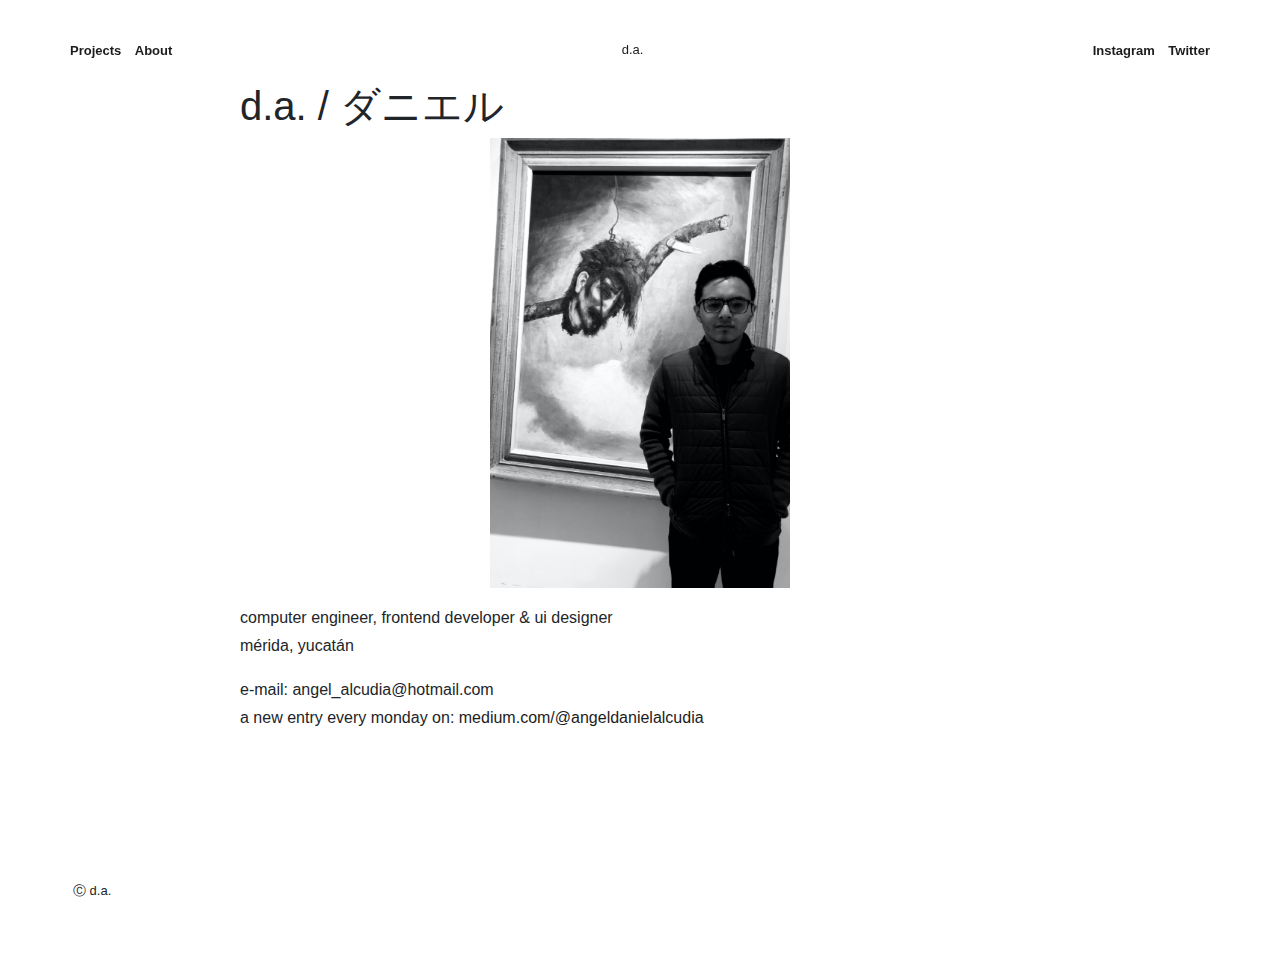
==== html/about.html @ 5593b7a4 "bootstrap bug fixed" ====
<!DOCTYPE html>
<html lang="en">
  <head>
    <meta charset="UTF-8" />
    <meta name="viewport" content="width=device-width, initial-scale=1.0" />
    <link
      rel="stylesheet"
      href="https://maxcdn.bootstrapcdn.com/bootstrap/4.0.0/css/bootstrap.min.css"
      integrity="sha384-Gn5384xqQ1aoWXA+058RXPxPg6fy4IWvTNh0E263XmFcJlSAwiGgFAW/dAiS6JXm"
      crossorigin="anonymous"
    />
    <link rel="stylesheet" href="../css/header.css" />
    <link rel="stylesheet" href="../css/footer.css" />
    <link rel="stylesheet" href="../css/about.css" />
    <title>d.a. | daniel alcudia</title>
  </head>
  <body>
    <header class="header">
      <div>
        <a class="header-item header-projects" href="../index.html">Projects</a>
        <a class="header-item" href="about.html">About</a>
      </div>
      <a class="header-title" href="../index.html">d.a.</a>
      <div>
        <a
          class="header-item header-ig"
          href="https://www.instagram.com/dnalcudia/"
          >Instagram</a
        >
        <a class="header-item" href="https://twitter.com/dnalcudia">Twitter</a>
      </div>
    </header>
    <div class="about">
      <div class="content-default">
        <h1>d.a. / ダニエル</h1>
        <div>
          <img
            src="../img/me.png"
            srcset="../img/me@2x.png 2x, ../img/me@3x.png 3x"
          />
        </div>
        <p>
          computer engineer, frontend developer & ui designer <br />
          mérida, yucatán
        </p>
        <p>
          e-mail: angel_alcudia@hotmail.com <br />
          a new entry every monday on:
          <a href="https://medium.com/@angeldanielalcudia"
            >medium.com/@angeldanielalcudia</a
          >
        </p>
      </div>
    </div>
    <footer>
      <span class="credits">Ⓒ d.a.</span>
    </footer>
  </body>
</html>
---- css/header.css ----
.header {
  font-family: -apple-system, BlinkMacSystemFont, 'Segoe UI', Roboto, Oxygen,
    Ubuntu, Cantarell, 'Open Sans', 'Helvetica Neue', sans-serif;
  display: flex;
  justify-content: space-between;
  align-items: center;
  margin-top: 38px;
  margin-left: 70px;
  margin-right: 70px;
  position: sticky;
  top: 34px;
  z-index: 15;
  color: #1c1c1c;
}
.header-title {
  font-size: 13px;
  color: #1c1c1c;
  text-decoration: none;
}
.header-title:hover {
  text-decoration: none;
  color: #1c1c1c;
}
.header-item {
  width: 48px;
  height: 21px;
  font-size: 13px;
  font-weight: bold;
  font-stretch: normal;
  font-style: normal;
  line-height: 1.24;
  letter-spacing: normal;
  text-align: left;
  color: #1c1c1c;
  text-decoration: none;
}
.header-item:hover {
  text-decoration: none;
  border-bottom: 1px solid #1c1c1c;
  color: #1c1c1c;
}
.header-projects {
  margin-right: 9px;
}
.header-ig {
  margin-right: 9px;
}
---- css/footer.css ----
footer {
  padding-top: 80px;
}
.credits {
  font-family: -apple-system, BlinkMacSystemFont, 'Segoe UI', Roboto, Oxygen,
    Ubuntu, Cantarell, 'Open Sans', 'Helvetica Neue', sans-serif;
  padding: 0px 0px 72px 73px;
  font-size: 13px;
}
---- css/about.css ----
.about {
  padding-top: 20px;
  padding-bottom: 50px;
  font-family: -apple-system, BlinkMacSystemFont, 'Segoe UI', Roboto, Oxygen,
    Ubuntu, Cantarell, 'Open Sans', 'Helvetica Neue', sans-serif;
  width: 800px;
  max-width: 100%;
  margin: 0 auto;
}
.about img {
  display: block;
  max-width: 300px;
  margin: 0 auto 1rem;
}
.about p {
  line-height: 28px;
}
.about a {
  color: #1c1c1c;
  text-decoration: none;
}
.content-default {
  display: block;
}
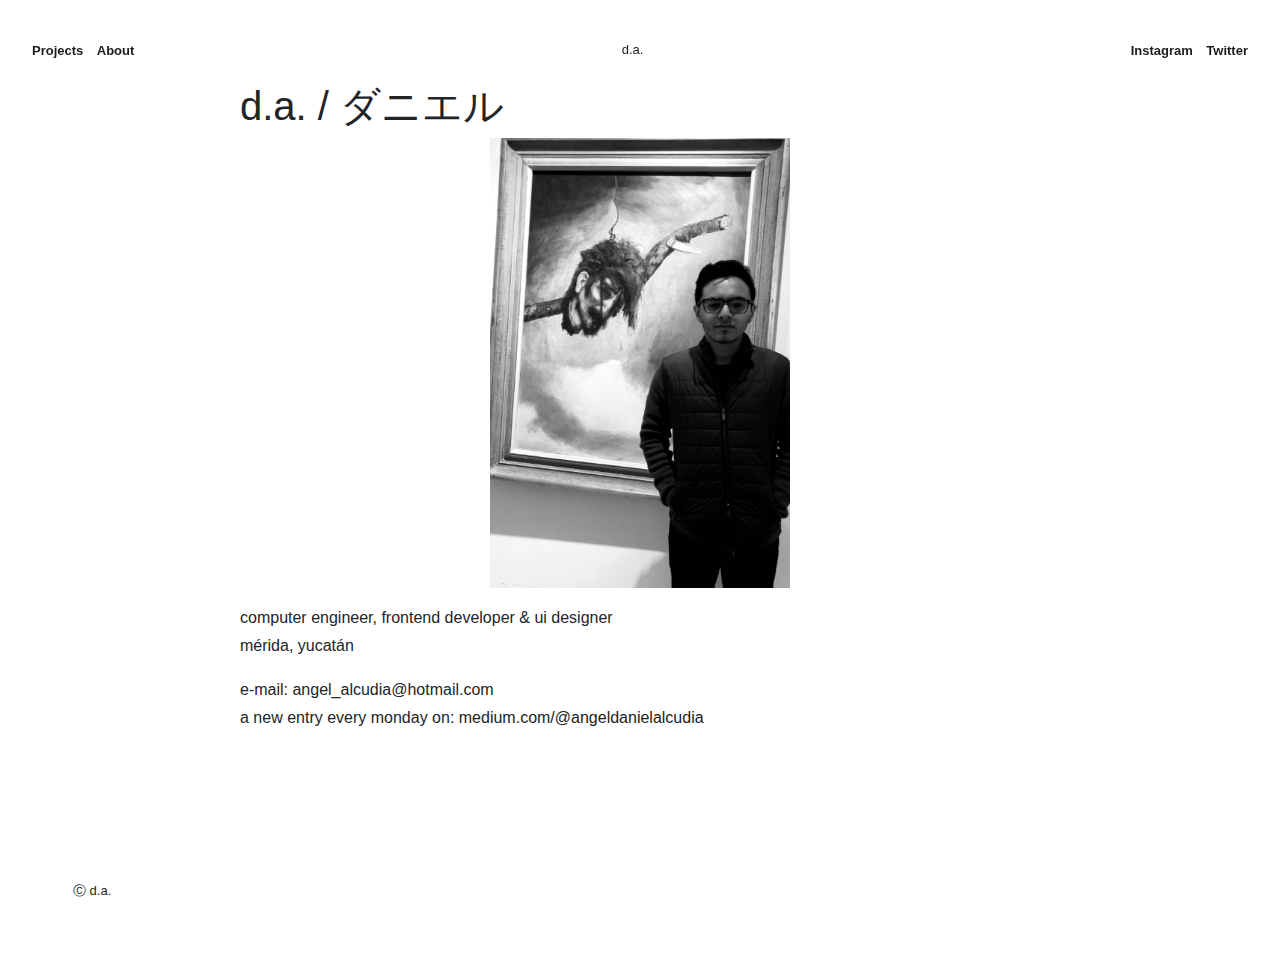
==== commit 758effb9: "news project added" ====
--- a/html/about.html
+++ b/html/about.html
@@ -22,12 +22,12 @@
       </div>
       <a class="header-title" href="../index.html">d.a.</a>
       <div>
-        <a
-          class="header-item header-ig"
-          href="https://www.instagram.com/dnalcudia/"
+        <a class="header-item" href="https://www.instagram.com/dnalcudia/"
           >Instagram</a
         >
-        <a class="header-item" href="https://twitter.com/dnalcudia">Twitter</a>
+        <a class="header-item header-tw" href="https://twitter.com/dnalcudia"
+          >Twitter</a
+        >
       </div>
     </header>
     <div class="about">
--- a/css/header.css
+++ b/css/header.css
@@ -5,10 +5,8 @@
   justify-content: space-between;
   align-items: center;
   margin-top: 38px;
-  margin-left: 70px;
-  margin-right: 70px;
   position: sticky;
-  top: 34px;
+  top: 38px;
   z-index: 15;
   color: #1c1c1c;
 }
@@ -41,7 +39,9 @@
 }
 .header-projects {
   margin-right: 9px;
+  margin-left: 32px;
 }
-.header-ig {
-  margin-right: 9px;
+.header-tw {
+  margin-left: 9px;
+  margin-right: 32px;
 }
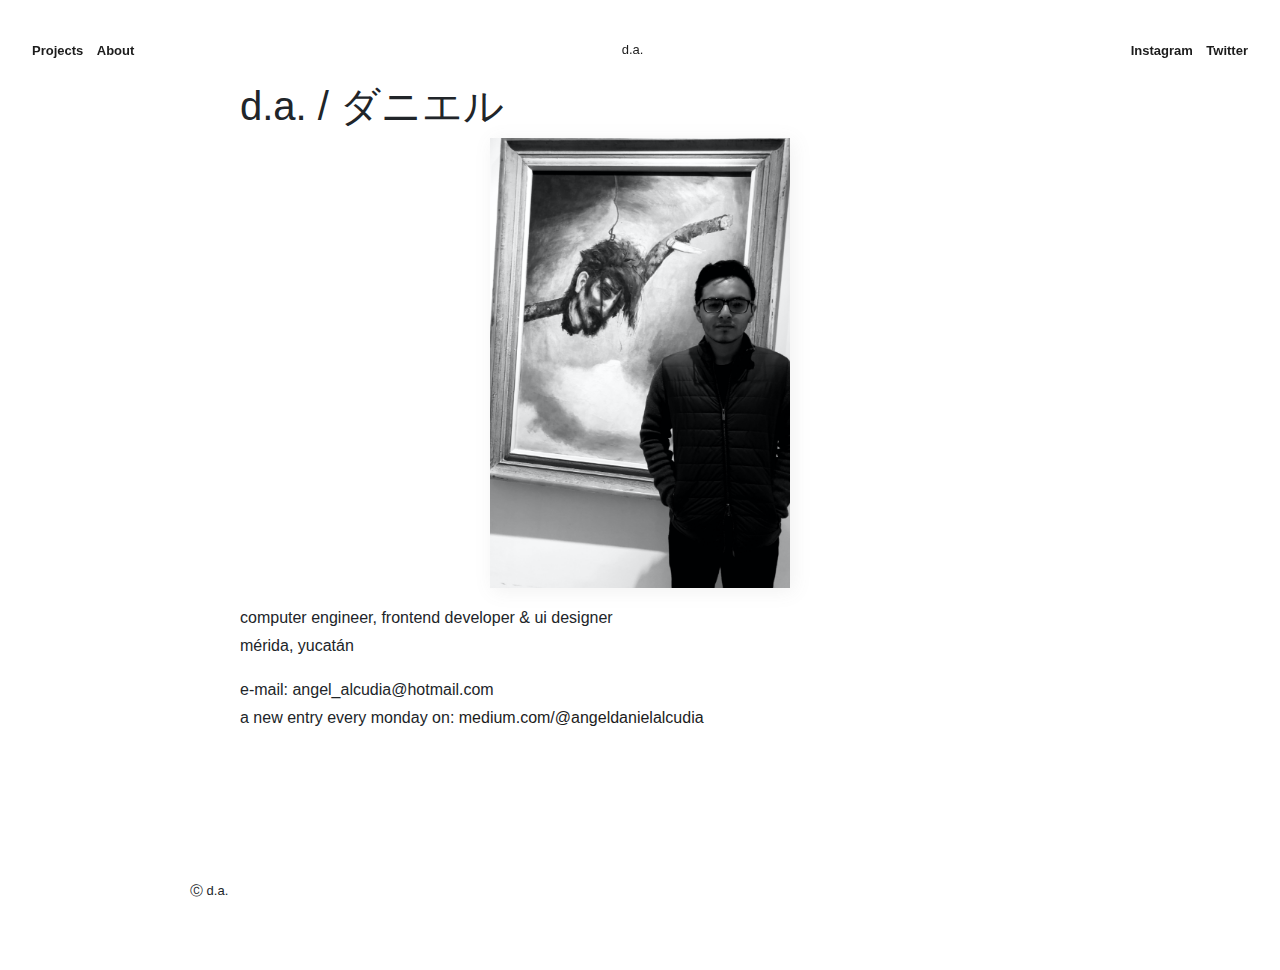
==== commit 5361ddb3: "blog project added" ====
--- a/html/about.html
+++ b/html/about.html
@@ -22,7 +22,9 @@
       </div>
       <a class="header-title" href="../index.html">d.a.</a>
       <div>
-        <a class="header-item" href="https://www.instagram.com/dnalcudia/"
+        <a
+          class="header-item header-ig"
+          href="https://www.instagram.com/dnalcudia/"
           >Instagram</a
         >
         <a class="header-item header-tw" href="https://twitter.com/dnalcudia"
@@ -34,10 +36,12 @@
       <div class="content-default">
         <h1>d.a. / ダニエル</h1>
         <div>
-          <img
-            src="../img/me.png"
-            srcset="../img/me@2x.png 2x, ../img/me@3x.png 3x"
-          />
+          <a href="https://www.instagram.com/p/CCZLQsvD45o/" target="_blank">
+            <img
+              src="../img/me.png"
+              srcset="../img/me@2x.png 2x, ../img/me@3x.png 3x"
+            />
+          </a>
         </div>
         <p>
           computer engineer, frontend developer & ui designer <br />
--- a/css/header.css
+++ b/css/header.css
@@ -45,3 +45,15 @@
   margin-left: 9px;
   margin-right: 32px;
 }
+
+@media (max-width: 380px) {
+  .header {
+    display: inline-block;
+    margin-bottom: 20px;
+  }
+
+  .header-title,
+  .header-ig {
+    margin-left: 32px;
+  }
+}
--- a/css/footer.css
+++ b/css/footer.css
@@ -1,9 +1,11 @@
 footer {
   padding-top: 80px;
+  max-width: 980px;
+  margin: auto;
 }
 .credits {
   font-family: -apple-system, BlinkMacSystemFont, 'Segoe UI', Roboto, Oxygen,
     Ubuntu, Cantarell, 'Open Sans', 'Helvetica Neue', sans-serif;
-  padding: 0px 0px 72px 73px;
+  padding: 0px 0px 72px 40px;
   font-size: 13px;
 }
--- a/css/about.css
+++ b/css/about.css
@@ -11,6 +11,7 @@
   display: block;
   max-width: 300px;
   margin: 0 auto 1rem;
+  box-shadow: 3px 3px 18px 0 rgba(121, 121, 121, 0.1);
 }
 .about p {
   line-height: 28px;
@@ -22,3 +23,10 @@
 .content-default {
   display: block;
 }
+
+@media (max-width: 850px) {
+  .about .content-default p,
+  h1 {
+    text-align: center;
+  }
+}
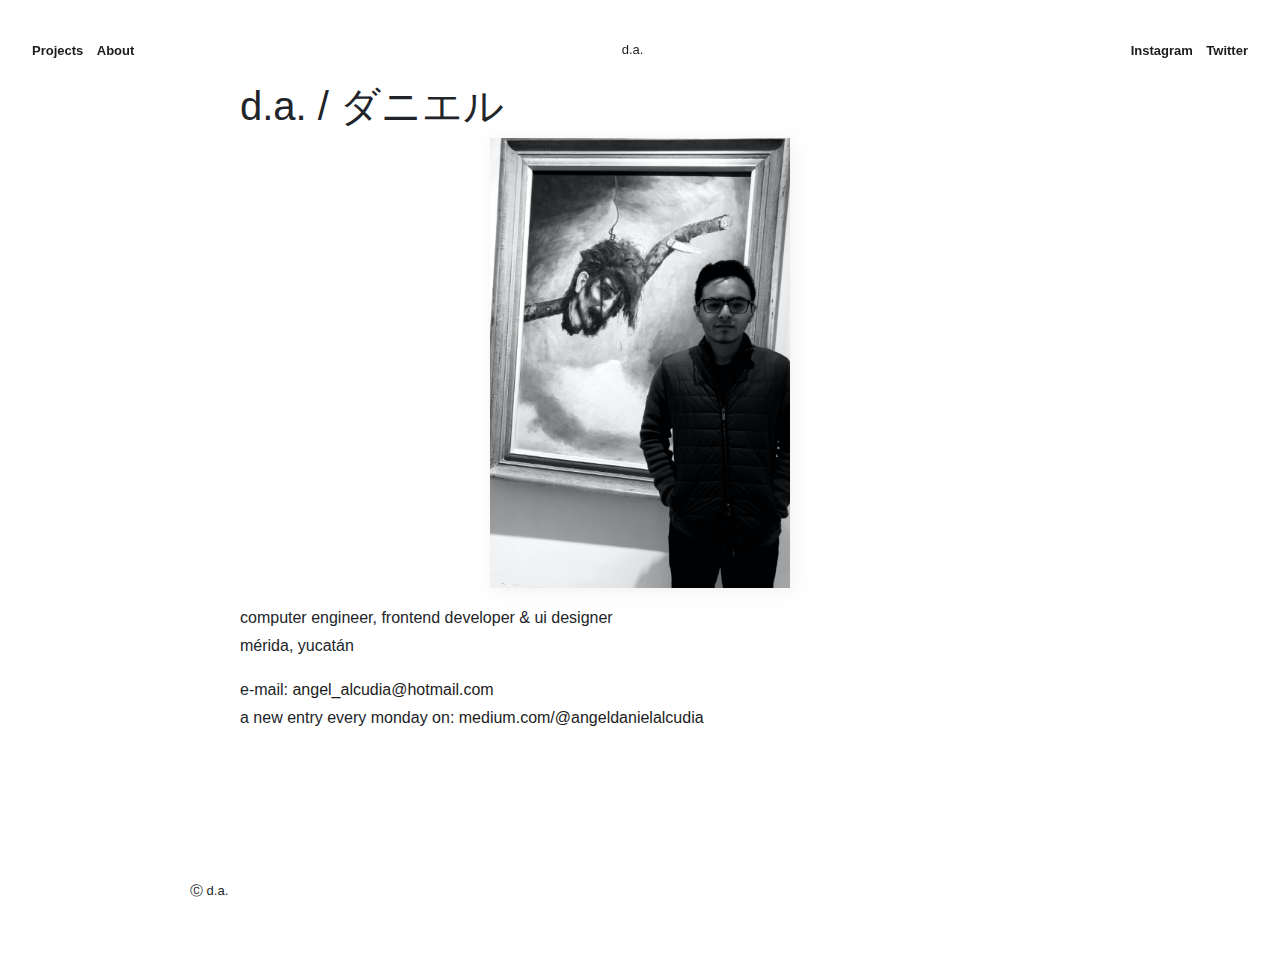
==== commit 9131c2e6: "bugs fixed & sneaker-store page added" ====
--- a/html/about.html
+++ b/html/about.html
@@ -25,9 +25,13 @@
         <a
           class="header-item header-ig"
           href="https://www.instagram.com/dnalcudia/"
+          target="blank"
           >Instagram</a
         >
-        <a class="header-item header-tw" href="https://twitter.com/dnalcudia"
+        <a
+          class="header-item header-tw"
+          href="https://twitter.com/dnalcudia"
+          target="blank"
           >Twitter</a
         >
       </div>
@@ -48,9 +52,13 @@
           mérida, yucatán
         </p>
         <p>
-          e-mail: angel_alcudia@hotmail.com <br />
+          e-mail:
+          <a href="mailto:angel_alcudia@hotmail.com"
+            >angel_alcudia@hotmail.com</a
+          >
+          <br />
           a new entry every monday on:
-          <a href="https://medium.com/@angeldanielalcudia"
+          <a href="https://medium.com/@angeldanielalcudia" target="blank"
             >medium.com/@angeldanielalcudia</a
           >
         </p>
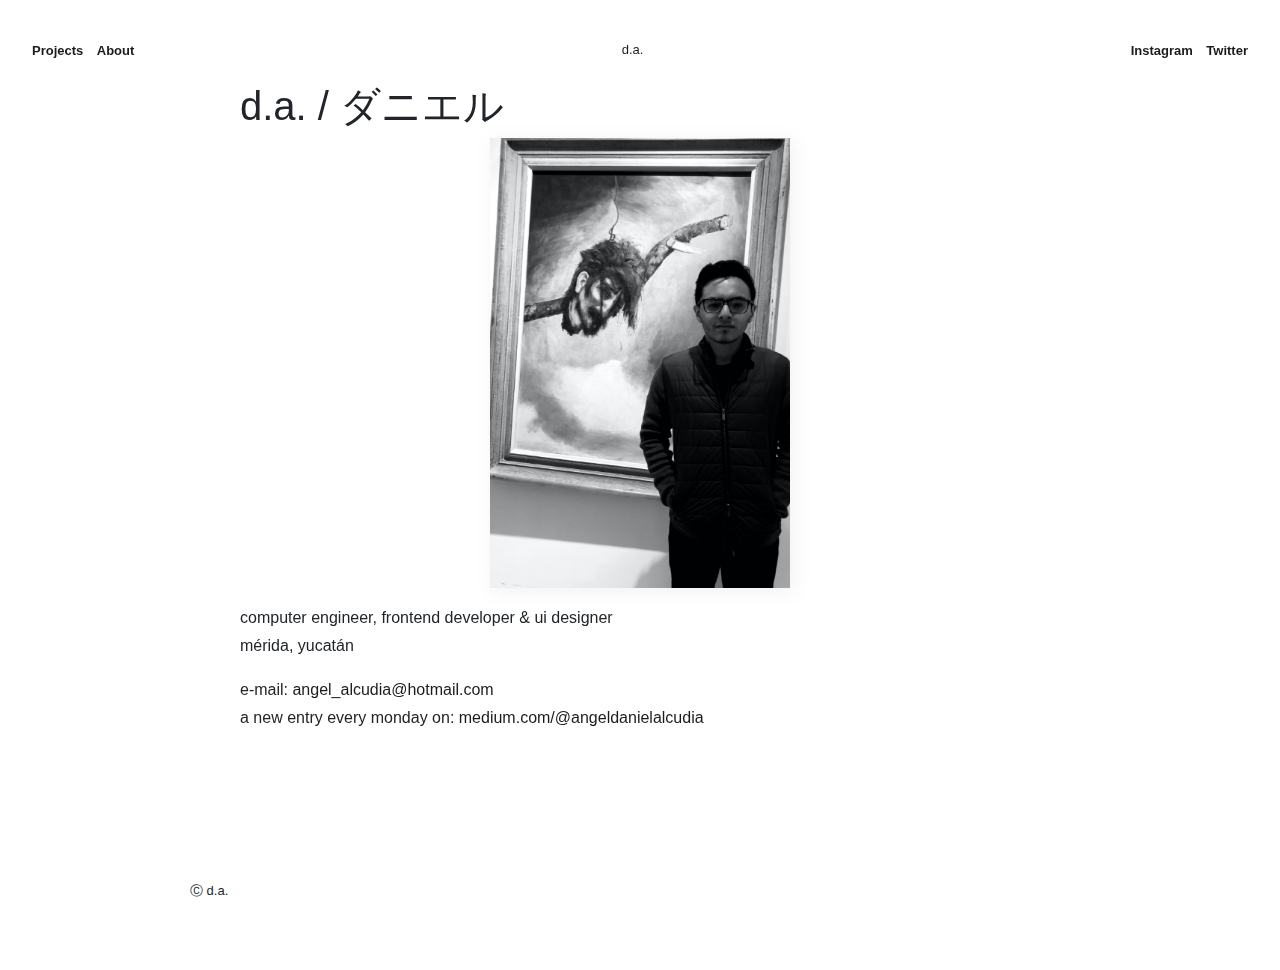
==== commit b9dec61f: "animations added" ====
--- a/html/about.html
+++ b/html/about.html
@@ -9,6 +9,7 @@
       integrity="sha384-Gn5384xqQ1aoWXA+058RXPxPg6fy4IWvTNh0E263XmFcJlSAwiGgFAW/dAiS6JXm"
       crossorigin="anonymous"
     />
+    <link href="https://unpkg.com/aos@2.3.1/dist/aos.css" rel="stylesheet" />
     <link rel="stylesheet" href="../css/header.css" />
     <link rel="stylesheet" href="../css/footer.css" />
     <link rel="stylesheet" href="../css/about.css" />
@@ -36,7 +37,7 @@
         >
       </div>
     </header>
-    <div class="about">
+    <div class="about" data-aos="fade-up">
       <div class="content-default">
         <h1>d.a. / ダニエル</h1>
         <div>
@@ -67,5 +68,9 @@
     <footer>
       <span class="credits">Ⓒ d.a.</span>
     </footer>
+    <script src="https://unpkg.com/aos@2.3.1/dist/aos.js"></script>
+    <script>
+      AOS.init();
+    </script>
   </body>
 </html>
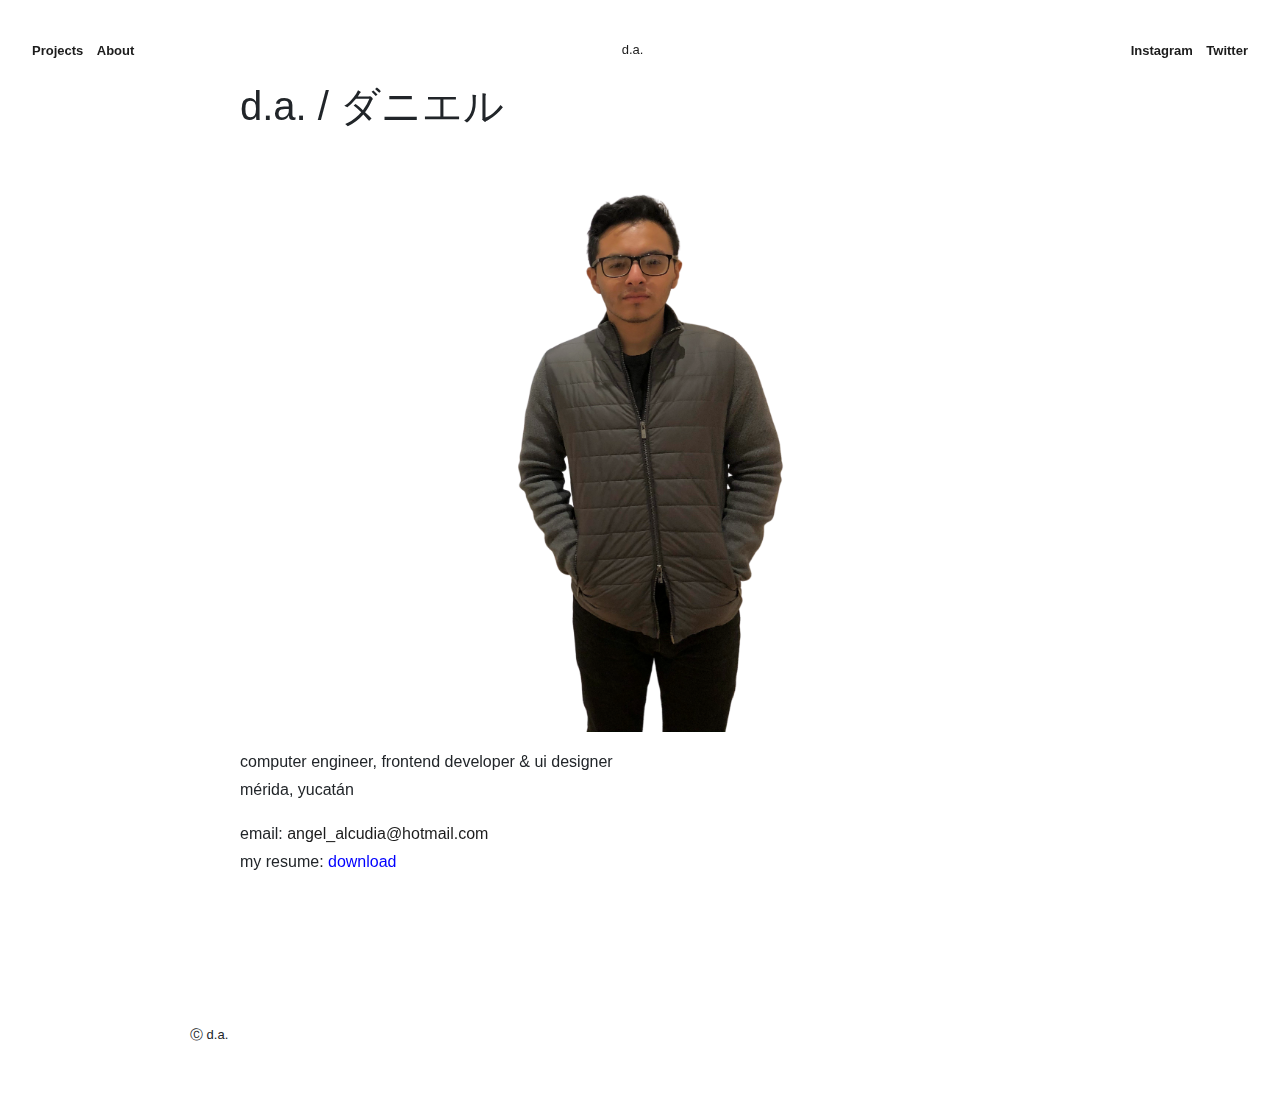
==== commit b099ed55: "cropped image added" ====
--- a/html/about.html
+++ b/html/about.html
@@ -41,26 +41,23 @@
       <div class="content-default">
         <h1>d.a. / ダニエル</h1>
         <div>
-          <a href="https://www.instagram.com/p/CCZLQsvD45o/" target="_blank">
-            <img
-              src="../img/me.png"
-              srcset="../img/me@2x.png 2x, ../img/me@3x.png 3x"
-            />
-          </a>
+          <img
+            src="../img/daniel.png"
+          />
         </div>
         <p>
           computer engineer, frontend developer & ui designer <br />
           mérida, yucatán
         </p>
         <p>
-          e-mail:
+          email:
           <a href="mailto:angel_alcudia@hotmail.com"
             >angel_alcudia@hotmail.com</a
           >
           <br />
-          a new entry every monday on:
-          <a href="https://medium.com/@angeldanielalcudia" target="blank"
-            >medium.com/@angeldanielalcudia</a
+          my resume:
+          <a style="color: blue;" href="../cv.png" target="blank"
+            >download</a
           >
         </p>
       </div>
--- a/css/about.css
+++ b/css/about.css
@@ -11,7 +11,7 @@
   display: block;
   max-width: 300px;
   margin: 0 auto 1rem;
-  box-shadow: 3px 3px 18px 0 rgba(121, 121, 121, 0.1);
+  object-fit: scale-down;
 }
 .about p {
   line-height: 28px;
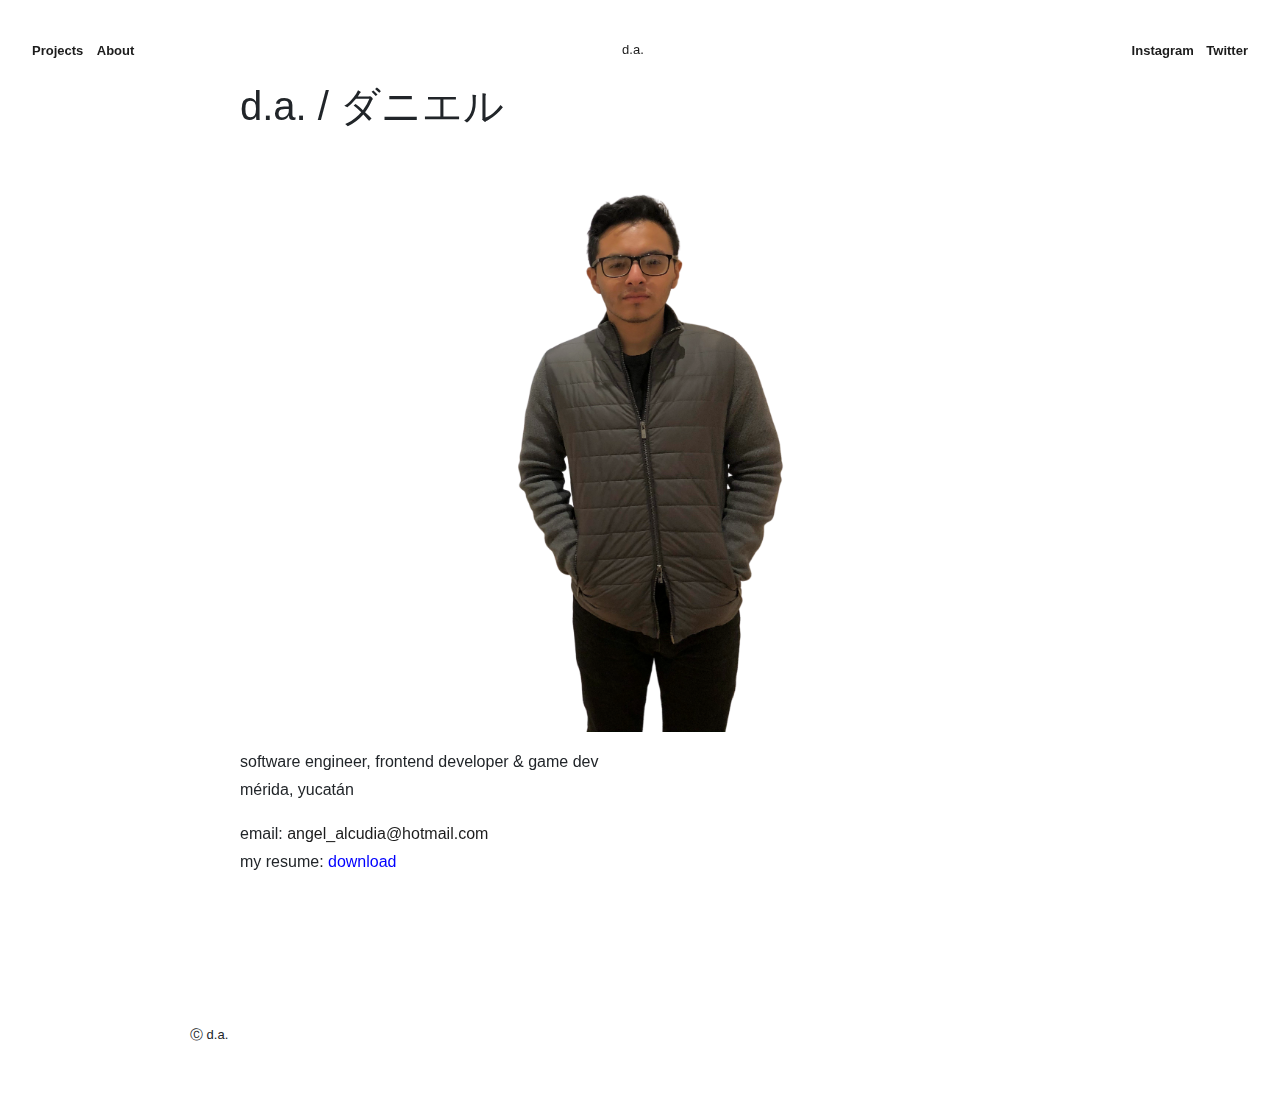
==== commit 6dc37267: "chore: cv updated" ====
--- a/html/about.html
+++ b/html/about.html
@@ -27,38 +27,37 @@
           class="header-item header-ig"
           href="https://www.instagram.com/dnalcudia/"
           target="blank"
-          >Instagram</a
         >
+          Instagram
+        </a>
         <a
           class="header-item header-tw"
           href="https://twitter.com/dnalcudia"
           target="blank"
-          >Twitter</a
         >
+          Twitter
+        </a>
       </div>
     </header>
     <div class="about" data-aos="fade-up">
       <div class="content-default">
         <h1>d.a. / ダニエル</h1>
         <div>
-          <img
-            src="../img/daniel.png"
-          />
+          <img src="../img/daniel.png" />
         </div>
         <p>
-          computer engineer, frontend developer & ui designer <br />
+          software engineer, frontend developer & game dev
+          <br />
           mérida, yucatán
         </p>
         <p>
           email:
-          <a href="mailto:angel_alcudia@hotmail.com"
-            >angel_alcudia@hotmail.com</a
-          >
+          <a href="mailto:angel_alcudia@hotmail.com">
+            angel_alcudia@hotmail.com
+          </a>
           <br />
           my resume:
-          <a style="color: blue;" href="../cv.png" target="blank"
-            >download</a
-          >
+          <a style="color: blue;" href="../cv.pdf" target="blank">download</a>
         </p>
       </div>
     </div>
@@ -67,7 +66,7 @@
     </footer>
     <script src="https://unpkg.com/aos@2.3.1/dist/aos.js"></script>
     <script>
-      AOS.init();
+      AOS.init()
     </script>
   </body>
 </html>
